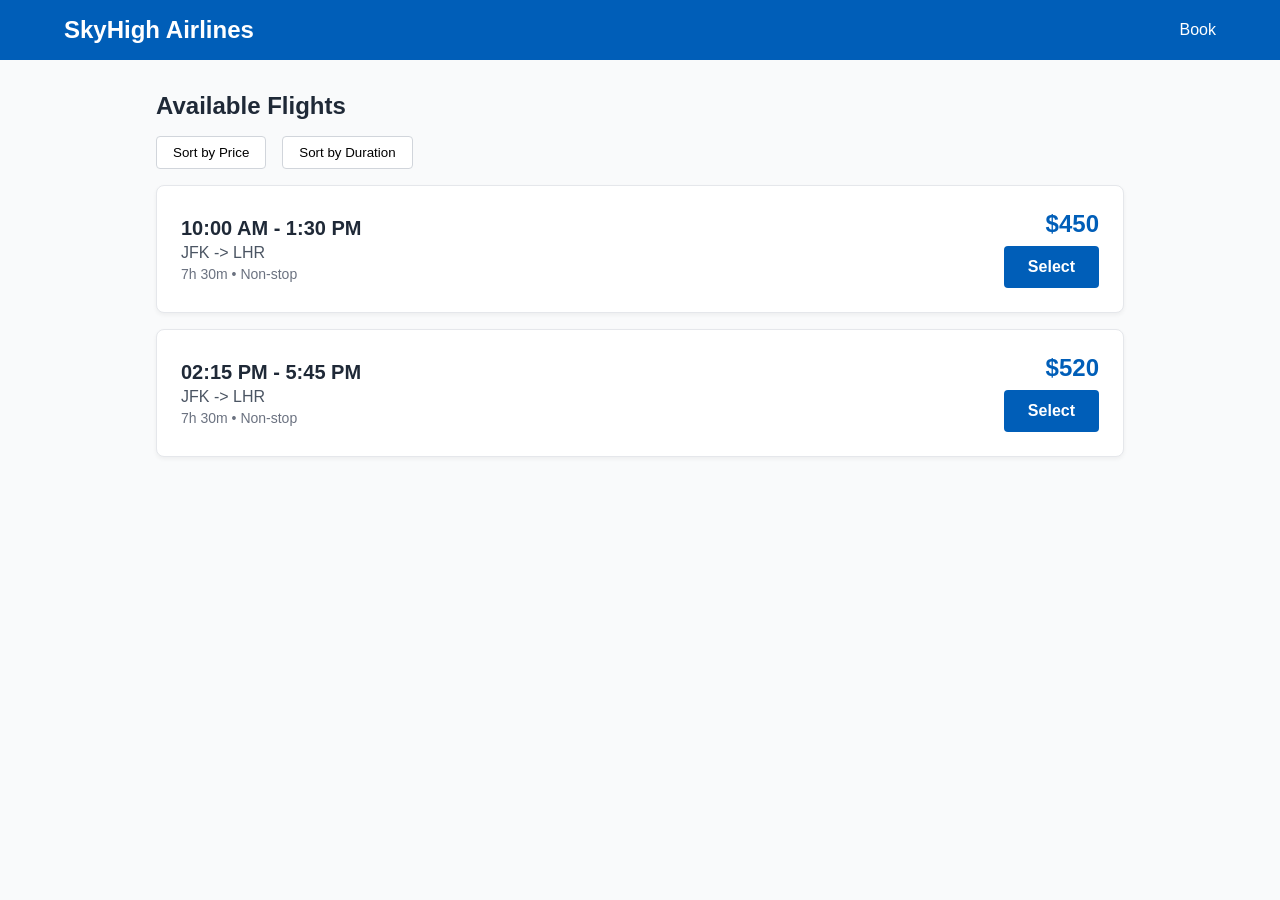
==== search.html @ 87aba840 "Replace cruise line with comprehensive airline booking website base" ====
<!DOCTYPE html>
<html lang="en">
<head>
    <meta charset="UTF-8">
    <meta name="viewport" content="width=device-width, initial-scale=1.0">
    <title>Flight Results | SkyHigh Airlines</title>
    <link rel="stylesheet" href="styles.css">
</head>
<body>
    <nav class="navbar">
        <div class="logo">SkyHigh Airlines</div>
        <ul class="nav-links">
            <li><a href="index.html">Book</a></li>
        </ul>
    </nav>

    <main class="results-container">
        <h2>Available Flights</h2>
        <div class="filters">
            <button class="btn-secondary">Sort by Price</button>
            <button class="btn-secondary">Sort by Duration</button>
        </div>
        
        <div class="flight-list">
            <div class="flight-card">
                <div class="flight-info">
                    <div class="time">10:00 AM - 1:30 PM</div>
                    <div class="route">JFK -> LHR</div>
                    <div class="duration">7h 30m • Non-stop</div>
                </div>
                <div class="flight-price">
                    <h3>$450</h3>
                    <button class="btn-primary" onclick="selectFlight()">Select</button>
                </div>
            </div>
            <div class="flight-card">
                <div class="flight-info">
                    <div class="time">02:15 PM - 5:45 PM</div>
                    <div class="route">JFK -> LHR</div>
                    <div class="duration">7h 30m • Non-stop</div>
                </div>
                <div class="flight-price">
                    <h3>$520</h3>
                    <button class="btn-primary" onclick="selectFlight()">Select</button>
                </div>
            </div>
        </div>
    </main>

    <script src="script.js"></script>
</body>
</html>
---- styles.css ----
:root {
    --primary-color: #005eb8;
    --secondary-color: #f3f4f6;
    --text-dark: #1f2937;
    --text-light: #ffffff;
}

* {
    margin: 0;
    padding: 0;
    box-sizing: border-box;
    font-family: 'Segoe UI', Tahoma, Geneva, Verdana, sans-serif;
}

body {
    color: var(--text-dark);
    background-color: #f9fafb;
}

.navbar {
    display: flex;
    justify-content: space-between;
    align-items: center;
    padding: 1rem 5%;
    background-color: var(--primary-color);
    color: var(--text-light);
}

.logo {
    font-size: 1.5rem;
    font-weight: bold;
}

.nav-links {
    list-style: none;
    display: flex;
    gap: 2rem;
}

.nav-links a {
    color: var(--text-light);
    text-decoration: none;
    font-weight: 500;
}

.hero {
    height: 70vh;
    background-size: cover;
    background-position: center;
    display: flex;
    flex-direction: column;
    justify-content: center;
    align-items: center;
    position: relative;
    color: white;
    text-align: center;
}

.hero::before {
    content: "";
    position: absolute;
    top: 0; left: 0; right: 0; bottom: 0;
    background: rgba(0,0,0,0.4);
}

.hero-content, .search-widget {
    position: relative;
    z-index: 1;
}

.hero-content h1 { font-size: 3rem; margin-bottom: 1rem; }
.hero-content p { font-size: 1.2rem; margin-bottom: 2rem; }

.search-widget {
    background: white;
    padding: 2rem;
    border-radius: 8px;
    box-shadow: 0 4px 6px rgba(0,0,0,0.1);
    width: 90%;
    max-width: 1000px;
}

.search-widget form {
    display: flex;
    flex-wrap: wrap;
    gap: 1rem;
    align-items: flex-end;
}

.form-group {
    display: flex;
    flex-direction: column;
    flex: 1;
    min-width: 150px;
}

.form-group label {
    font-size: 0.875rem;
    color: #4b5563;
    margin-bottom: 0.5rem;
    font-weight: 600;
}

.form-group input {
    padding: 0.75rem;
    border: 1px solid #d1d5db;
    border-radius: 4px;
    font-size: 1rem;
}

.btn-primary {
    background-color: var(--primary-color);
    color: white;
    border: none;
    padding: 0.75rem 1.5rem;
    border-radius: 4px;
    cursor: pointer;
    font-weight: bold;
    font-size: 1rem;
    transition: background 0.3s;
}

.btn-primary:hover { background-color: #004080; }

.destinations {
    padding: 4rem 5%;
    text-align: center;
}

.dest-grid {
    display: flex;
    gap: 2rem;
    justify-content: center;
    margin-top: 2rem;
    flex-wrap: wrap;
}

.dest-card {
    width: 300px;
    height: 400px;
    background-size: cover;
    background-position: center;
    border-radius: 8px;
    display: flex;
    align-items: flex-end;
    padding: 1.5rem;
    color: white;
    box-shadow: 0 4px 6px rgba(0,0,0,0.1);
}

/* Search Results Specific */
.results-container {
    max-width: 1000px;
    margin: 2rem auto;
    padding: 0 1rem;
}

.filters { margin: 1rem 0; display: flex; gap: 1rem; }
.btn-secondary {
    padding: 0.5rem 1rem;
    border: 1px solid #d1d5db;
    background: white;
    cursor: pointer;
    border-radius: 4px;
}

.flight-card {
    background: white;
    border: 1px solid #e5e7eb;
    border-radius: 8px;
    padding: 1.5rem;
    margin-bottom: 1rem;
    display: flex;
    justify-content: space-between;
    align-items: center;
    box-shadow: 0 2px 4px rgba(0,0,0,0.05);
}

.flight-info .time { font-size: 1.25rem; font-weight: bold; }
.flight-info .route { color: #4b5563; margin: 0.25rem 0; }
.flight-info .duration { color: #6b7280; font-size: 0.875rem; }

.flight-price { text-align: right; }
.flight-price h3 { font-size: 1.5rem; color: var(--primary-color); margin-bottom: 0.5rem; }

footer {
    text-align: center;
    padding: 2rem;
    background: #1f2937;
    color: #9ca3af;
    margin-top: 2rem;
}
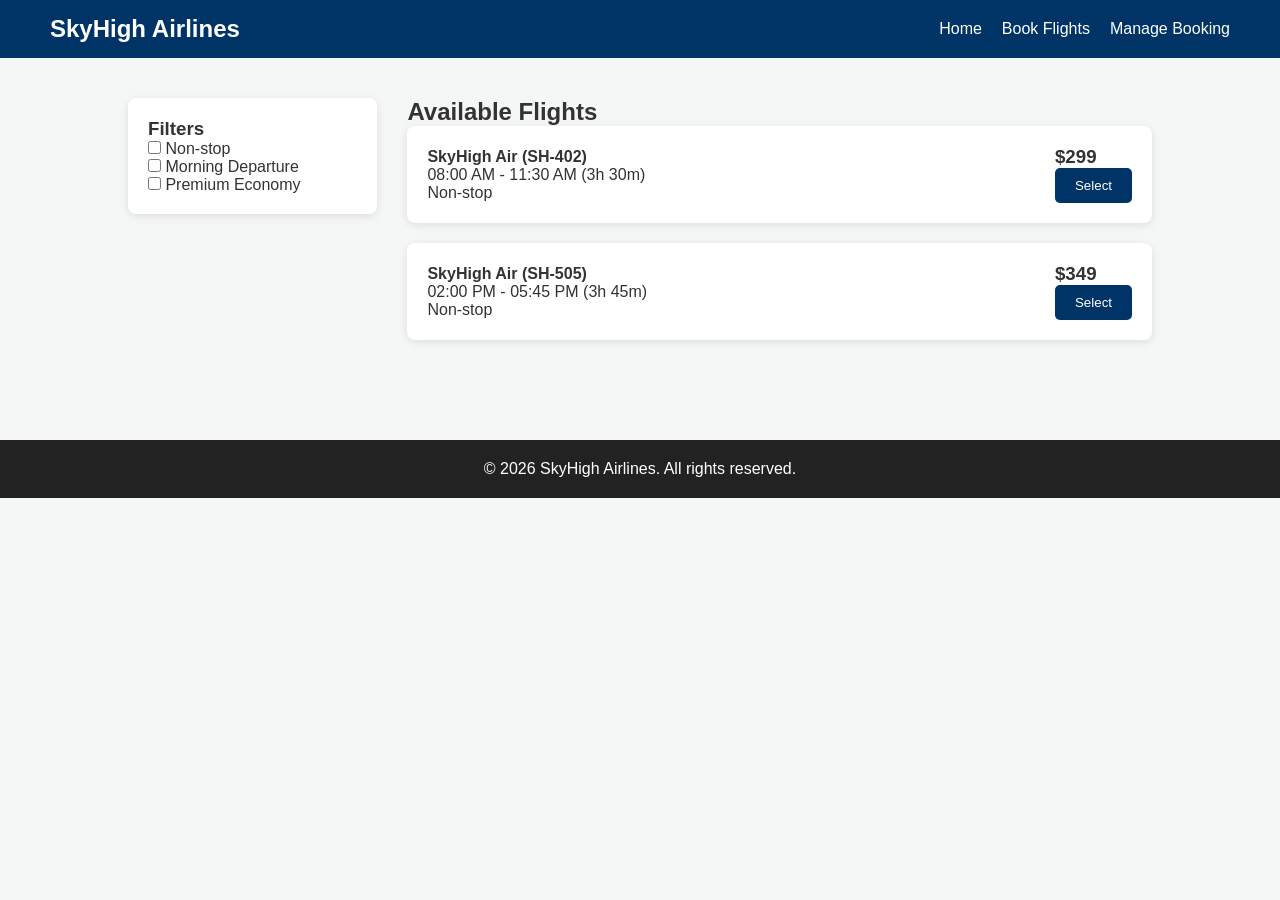
==== commit 1212111b: "feat: replace cruiseline with airline booking base pages" ====
--- a/search.html
+++ b/search.html
@@ -3,50 +3,57 @@
 <head>
     <meta charset="UTF-8">
     <meta name="viewport" content="width=device-width, initial-scale=1.0">
-    <title>Flight Results | SkyHigh Airlines</title>
+    <title>Flight Search Results | SkyHigh Airlines</title>
     <link rel="stylesheet" href="styles.css">
 </head>
 <body>
-    <nav class="navbar">
-        <div class="logo">SkyHigh Airlines</div>
-        <ul class="nav-links">
-            <li><a href="index.html">Book</a></li>
-        </ul>
-    </nav>
+    <header>
+        <nav>
+            <div class="logo">SkyHigh Airlines</div>
+            <ul class="nav-links">
+                <li><a href="index.html">Home</a></li>
+                <li><a href="search.html">Book Flights</a></li>
+                <li><a href="#">Manage Booking</a></li>
+            </ul>
+        </nav>
+    </header>
 
-    <main class="results-container">
-        <h2>Available Flights</h2>
-        <div class="filters">
-            <button class="btn-secondary">Sort by Price</button>
-            <button class="btn-secondary">Sort by Duration</button>
-        </div>
-        
-        <div class="flight-list">
+    <main class="search-results-page">
+        <aside class="filters">
+            <h3>Filters</h3>
+            <label><input type="checkbox"> Non-stop</label><br>
+            <label><input type="checkbox"> Morning Departure</label><br>
+            <label><input type="checkbox"> Premium Economy</label>
+        </aside>
+        <section class="results">
+            <h2>Available Flights</h2>
             <div class="flight-card">
                 <div class="flight-info">
-                    <div class="time">10:00 AM - 1:30 PM</div>
-                    <div class="route">JFK -> LHR</div>
-                    <div class="duration">7h 30m • Non-stop</div>
+                    <h4>SkyHigh Air (SH-402)</h4>
+                    <p>08:00 AM - 11:30 AM (3h 30m)</p>
+                    <p>Non-stop</p>
                 </div>
                 <div class="flight-price">
-                    <h3>$450</h3>
-                    <button class="btn-primary" onclick="selectFlight()">Select</button>
+                    <h3>$299</h3>
+                    <button class="btn-secondary" onclick="alert('Proceeding to Fare Details...')">Select</button>
                 </div>
             </div>
             <div class="flight-card">
                 <div class="flight-info">
-                    <div class="time">02:15 PM - 5:45 PM</div>
-                    <div class="route">JFK -> LHR</div>
-                    <div class="duration">7h 30m • Non-stop</div>
+                    <h4>SkyHigh Air (SH-505)</h4>
+                    <p>02:00 PM - 05:45 PM (3h 45m)</p>
+                    <p>Non-stop</p>
                 </div>
                 <div class="flight-price">
-                    <h3>$520</h3>
-                    <button class="btn-primary" onclick="selectFlight()">Select</button>
+                    <h3>$349</h3>
+                    <button class="btn-secondary" onclick="alert('Proceeding to Fare Details...')">Select</button>
                 </div>
             </div>
-        </div>
+        </section>
     </main>
 
-    <script src="script.js"></script>
+    <footer>
+        <p>&copy; 2026 SkyHigh Airlines. All rights reserved.</p>
+    </footer>
 </body>
 </html>
--- a/styles.css
+++ b/styles.css
@@ -1,192 +1,28 @@
-:root {
-    --primary-color: #005eb8;
-    --secondary-color: #f3f4f6;
-    --text-dark: #1f2937;
-    --text-light: #ffffff;
-}
-
-* {
-    margin: 0;
-    padding: 0;
-    box-sizing: border-box;
-    font-family: 'Segoe UI', Tahoma, Geneva, Verdana, sans-serif;
-}
-
-body {
-    color: var(--text-dark);
-    background-color: #f9fafb;
-}
-
-.navbar {
-    display: flex;
-    justify-content: space-between;
-    align-items: center;
-    padding: 1rem 5%;
-    background-color: var(--primary-color);
-    color: var(--text-light);
-}
-
-.logo {
-    font-size: 1.5rem;
-    font-weight: bold;
-}
-
-.nav-links {
-    list-style: none;
-    display: flex;
-    gap: 2rem;
-}
-
-.nav-links a {
-    color: var(--text-light);
-    text-decoration: none;
-    font-weight: 500;
-}
-
-.hero {
-    height: 70vh;
-    background-size: cover;
-    background-position: center;
-    display: flex;
-    flex-direction: column;
-    justify-content: center;
-    align-items: center;
-    position: relative;
-    color: white;
-    text-align: center;
-}
-
-.hero::before {
-    content: "";
-    position: absolute;
-    top: 0; left: 0; right: 0; bottom: 0;
-    background: rgba(0,0,0,0.4);
-}
-
-.hero-content, .search-widget {
-    position: relative;
-    z-index: 1;
-}
-
-.hero-content h1 { font-size: 3rem; margin-bottom: 1rem; }
-.hero-content p { font-size: 1.2rem; margin-bottom: 2rem; }
-
-.search-widget {
-    background: white;
-    padding: 2rem;
-    border-radius: 8px;
-    box-shadow: 0 4px 6px rgba(0,0,0,0.1);
-    width: 90%;
-    max-width: 1000px;
-}
-
-.search-widget form {
-    display: flex;
-    flex-wrap: wrap;
-    gap: 1rem;
-    align-items: flex-end;
-}
-
-.form-group {
-    display: flex;
-    flex-direction: column;
-    flex: 1;
-    min-width: 150px;
-}
-
-.form-group label {
-    font-size: 0.875rem;
-    color: #4b5563;
-    margin-bottom: 0.5rem;
-    font-weight: 600;
-}
-
-.form-group input {
-    padding: 0.75rem;
-    border: 1px solid #d1d5db;
-    border-radius: 4px;
-    font-size: 1rem;
-}
-
-.btn-primary {
-    background-color: var(--primary-color);
-    color: white;
-    border: none;
-    padding: 0.75rem 1.5rem;
-    border-radius: 4px;
-    cursor: pointer;
-    font-weight: bold;
-    font-size: 1rem;
-    transition: background 0.3s;
-}
-
-.btn-primary:hover { background-color: #004080; }
-
-.destinations {
-    padding: 4rem 5%;
-    text-align: center;
-}
-
-.dest-grid {
-    display: flex;
-    gap: 2rem;
-    justify-content: center;
-    margin-top: 2rem;
-    flex-wrap: wrap;
-}
-
-.dest-card {
-    width: 300px;
-    height: 400px;
-    background-size: cover;
-    background-position: center;
-    border-radius: 8px;
-    display: flex;
-    align-items: flex-end;
-    padding: 1.5rem;
-    color: white;
-    box-shadow: 0 4px 6px rgba(0,0,0,0.1);
-}
-
-/* Search Results Specific */
-.results-container {
-    max-width: 1000px;
-    margin: 2rem auto;
-    padding: 0 1rem;
-}
-
-.filters { margin: 1rem 0; display: flex; gap: 1rem; }
-.btn-secondary {
-    padding: 0.5rem 1rem;
-    border: 1px solid #d1d5db;
-    background: white;
-    cursor: pointer;
-    border-radius: 4px;
-}
-
-.flight-card {
-    background: white;
-    border: 1px solid #e5e7eb;
-    border-radius: 8px;
-    padding: 1.5rem;
-    margin-bottom: 1rem;
-    display: flex;
-    justify-content: space-between;
-    align-items: center;
-    box-shadow: 0 2px 4px rgba(0,0,0,0.05);
-}
-
-.flight-info .time { font-size: 1.25rem; font-weight: bold; }
-.flight-info .route { color: #4b5563; margin: 0.25rem 0; }
-.flight-info .duration { color: #6b7280; font-size: 0.875rem; }
-
-.flight-price { text-align: right; }
-.flight-price h3 { font-size: 1.5rem; color: var(--primary-color); margin-bottom: 0.5rem; }
-
-footer {
-    text-align: center;
-    padding: 2rem;
-    background: #1f2937;
-    color: #9ca3af;
-    margin-top: 2rem;
-}+* { box-sizing: border-box; margin: 0; padding: 0; font-family: 'Segoe UI', Tahoma, Geneva, Verdana, sans-serif; }
+body { background-color: #f4f7f6; color: #333; }
+header { background-color: #003366; color: white; padding: 15px 50px; }
+nav { display: flex; justify-content: space-between; align-items: center; }
+.logo { font-size: 24px; font-weight: bold; }
+.nav-links { list-style: none; display: flex; gap: 20px; }
+.nav-links a { color: white; text-decoration: none; font-weight: 500; }
+.hero { background: url('https://images.unsplash.com/photo-1436491865332-7a61a109cc05?auto=format&fit=crop&w=1500&q=80') center/cover; height: 400px; display: flex; align-items: center; justify-content: center; color: white; text-align: center; }
+.hero-content h1 { font-size: 48px; text-shadow: 2px 2px 5px rgba(0,0,0,0.7); }
+.hero-content p { font-size: 20px; text-shadow: 1px 1px 3px rgba(0,0,0,0.7); }
+.search-widget { background: white; margin: -50px auto 30px; padding: 30px; width: 80%; border-radius: 10px; box-shadow: 0 4px 10px rgba(0,0,0,0.1); }
+.search-widget h2 { margin-bottom: 20px; color: #003366; }
+form { display: flex; gap: 15px; flex-wrap: wrap; align-items: flex-end; }
+.form-group { display: flex; flex-direction: column; flex: 1; min-width: 150px; }
+.form-group input { padding: 10px; border: 1px solid #ccc; border-radius: 5px; }
+.btn-primary { background: #e63946; color: white; border: none; padding: 12px 20px; border-radius: 5px; cursor: pointer; font-weight: bold; }
+.btn-primary:hover { background: #d62828; }
+.destinations { padding: 40px 10%; text-align: center; }
+.dest-grid { display: flex; gap: 20px; justify-content: center; margin-top: 20px; flex-wrap: wrap; }
+.dest-card { background: white; border-radius: 10px; overflow: hidden; width: 30%; min-width: 250px; box-shadow: 0 2px 8px rgba(0,0,0,0.1); }
+.dest-card img { width: 100%; height: 200px; object-fit: cover; }
+.dest-card h3 { padding: 15px; }
+.search-results-page { display: flex; padding: 40px 10%; gap: 30px; }
+.filters { width: 25%; background: white; padding: 20px; border-radius: 8px; height: fit-content; box-shadow: 0 2px 8px rgba(0,0,0,0.1); }
+.results { width: 75%; }
+.flight-card { background: white; margin-bottom: 20px; padding: 20px; border-radius: 8px; display: flex; justify-content: space-between; align-items: center; box-shadow: 0 2px 8px rgba(0,0,0,0.1); }
+.btn-secondary { background: #003366; color: white; border: none; padding: 10px 20px; border-radius: 5px; cursor: pointer; }
+footer { background: #222; color: white; text-align: center; padding: 20px; margin-top: 40px; }
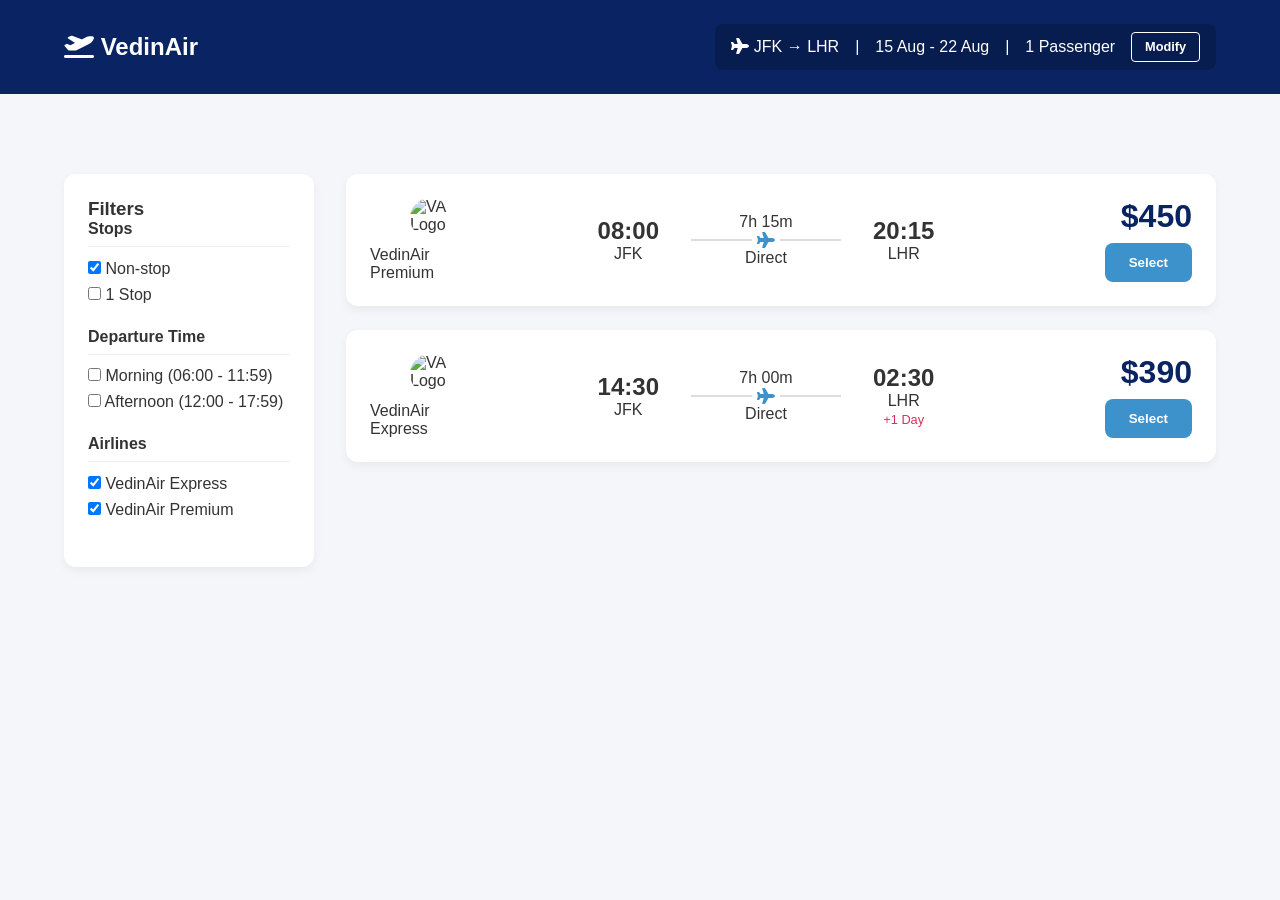
==== commit 09219903: "feat: fully fledged animatic airline booking website with enhanced graphics and content" ====
--- a/search.html
+++ b/search.html
@@ -3,57 +3,133 @@
 <head>
     <meta charset="UTF-8">
     <meta name="viewport" content="width=device-width, initial-scale=1.0">
-    <title>Flight Search Results | SkyHigh Airlines</title>
+    <title>Flight Results | VedinAir</title>
     <link rel="stylesheet" href="styles.css">
+    <link rel="stylesheet" href="https://cdnjs.cloudflare.com/ajax/libs/font-awesome/6.4.0/css/all.min.css">
 </head>
-<body>
-    <header>
-        <nav>
-            <div class="logo">SkyHigh Airlines</div>
-            <ul class="nav-links">
-                <li><a href="index.html">Home</a></li>
-                <li><a href="search.html">Book Flights</a></li>
-                <li><a href="#">Manage Booking</a></li>
-            </ul>
-        </nav>
+<body class="bg-light">
+    <!-- Header Minimal -->
+    <header class="navbar navbar-dark">
+        <div class="logo"><a href="index.html" style="color:white; text-decoration:none;"><i class="fa-solid fa-plane-departure"></i> VedinAir</a></div>
+        <div class="search-summary glassmorphism-dark">
+            <span><i class="fa-solid fa-plane"></i> JFK &rarr; LHR</span> | 
+            <span>15 Aug - 22 Aug</span> | 
+            <span>1 Passenger</span>
+            <button class="btn-outline-small">Modify</button>
+        </div>
     </header>
 
-    <main class="search-results-page">
-        <aside class="filters">
+    <main class="search-container section-padding">
+        <!-- Sidebar Filters -->
+        <aside class="filters slide-in-left">
             <h3>Filters</h3>
-            <label><input type="checkbox"> Non-stop</label><br>
-            <label><input type="checkbox"> Morning Departure</label><br>
-            <label><input type="checkbox"> Premium Economy</label>
+            <div class="filter-group">
+                <h4>Stops</h4>
+                <label><input type="checkbox" checked> Non-stop</label>
+                <label><input type="checkbox"> 1 Stop</label>
+            </div>
+            <div class="filter-group">
+                <h4>Departure Time</h4>
+                <label><input type="checkbox"> Morning (06:00 - 11:59)</label>
+                <label><input type="checkbox"> Afternoon (12:00 - 17:59)</label>
+            </div>
+            <div class="filter-group">
+                <h4>Airlines</h4>
+                <label><input type="checkbox" checked> VedinAir Express</label>
+                <label><input type="checkbox" checked> VedinAir Premium</label>
+            </div>
         </aside>
-        <section class="results">
-            <h2>Available Flights</h2>
-            <div class="flight-card">
-                <div class="flight-info">
-                    <h4>SkyHigh Air (SH-402)</h4>
-                    <p>08:00 AM - 11:30 AM (3h 30m)</p>
-                    <p>Non-stop</p>
+
+        <!-- Flight Results List -->
+        <section class="flight-results">
+            <!-- Flight Card 1 -->
+            <div class="flight-card fade-in-up" style="animation-delay: 0.1s;">
+                <div class="airline-info">
+                    <img src="https://ui-avatars.com/api/?name=VA&background=0D8ABC&color=fff&rounded=true" alt="VA Logo" class="airline-logo">
+                    <span class="airline-name">VedinAir Premium</span>
                 </div>
-                <div class="flight-price">
-                    <h3>$299</h3>
-                    <button class="btn-secondary" onclick="alert('Proceeding to Fare Details...')">Select</button>
+                <div class="flight-times">
+                    <div class="time-block">
+                        <span class="time">08:00</span>
+                        <span class="airport">JFK</span>
+                    </div>
+                    <div class="flight-duration">
+                        <span class="duration-text">7h 15m</span>
+                        <div class="duration-line"><i class="fa-solid fa-plane"></i></div>
+                        <span class="stops">Direct</span>
+                    </div>
+                    <div class="time-block">
+                        <span class="time">20:15</span>
+                        <span class="airport">LHR</span>
+                    </div>
+                </div>
+                <div class="flight-price-action">
+                    <div class="price">
+                        <span class="currency">$</span><span class="amount">450</span>
+                    </div>
+                    <button class="btn-primary" onclick="openFareDetails()">Select</button>
                 </div>
             </div>
-            <div class="flight-card">
-                <div class="flight-info">
-                    <h4>SkyHigh Air (SH-505)</h4>
-                    <p>02:00 PM - 05:45 PM (3h 45m)</p>
-                    <p>Non-stop</p>
+
+            <!-- Flight Card 2 -->
+            <div class="flight-card fade-in-up" style="animation-delay: 0.2s;">
+                <div class="airline-info">
+                    <img src="https://ui-avatars.com/api/?name=VA&background=0D8ABC&color=fff&rounded=true" alt="VA Logo" class="airline-logo">
+                        <span class="airline-name">VedinAir Express</span>
                 </div>
-                <div class="flight-price">
-                    <h3>$349</h3>
-                    <button class="btn-secondary" onclick="alert('Proceeding to Fare Details...')">Select</button>
+                <div class="flight-times">
+                    <div class="time-block">
+                        <span class="time">14:30</span>
+                        <span class="airport">JFK</span>
+                    </div>
+                    <div class="flight-duration">
+                        <span class="duration-text">7h 00m</span>
+                        <div class="duration-line"><i class="fa-solid fa-plane"></i></div>
+                        <span class="stops">Direct</span>
+                    </div>
+                    <div class="time-block">
+                        <span class="time">02:30</span>
+                        <span class="airport">LHR<br><small class="next-day">+1 Day</small></span>
+                    </div>
+                </div>
+                <div class="flight-price-action">
+                    <div class="price">
+                        <span class="currency">$</span><span class="amount">390</span>
+                    </div>
+                    <button class="btn-primary" onclick="openFareDetails()">Select</button>
                 </div>
             </div>
         </section>
     </main>
 
-    <footer>
-        <p>&copy; 2026 SkyHigh Airlines. All rights reserved.</p>
-    </footer>
+    <!-- Fare Details Modal (Hidden by default) -->
+    <div id="fareModal" class="modal">
+        <div class="modal-content scale-in">
+            <span class="close" onclick="closeFareDetails()">&times;</span>
+            <h2>Fare Details</h2>
+            <div class="fare-options">
+                <div class="fare-box">
+                    <h3>Economy Basic</h3>
+                    <ul>
+                        <li><i class="fa-solid fa-check"></i> Cabin Baggage (7kg)</li>
+                        <li><i class="fa-solid fa-xmark" style="color:red"></i> Check-in Baggage</li>
+                        <li><i class="fa-solid fa-xmark" style="color:red"></i> Seat Selection</li>
+                    </ul>
+                    <button class="btn-outline">Keep Basic</button>
+                </div>
+                <div class="fare-box premium-box">
+                    <h3>Economy Standard</h3>
+                    <ul>
+                        <li><i class="fa-solid fa-check"></i> Cabin Baggage (7kg)</li>
+                        <li><i class="fa-solid fa-check"></i> Check-in Baggage (23kg)</li>
+                        <li><i class="fa-solid fa-check"></i> Seat Selection</li>
+                    </ul>
+                    <button class="btn-primary">Add for $60</button>
+                </div>
+            </div>
+        </div>
+    </div>
+
+    <script src="script.js"></script>
 </body>
 </html>
--- a/styles.css
+++ b/styles.css
@@ -1,28 +1,148 @@
-* { box-sizing: border-box; margin: 0; padding: 0; font-family: 'Segoe UI', Tahoma, Geneva, Verdana, sans-serif; }
-body { background-color: #f4f7f6; color: #333; }
-header { background-color: #003366; color: white; padding: 15px 50px; }
-nav { display: flex; justify-content: space-between; align-items: center; }
-.logo { font-size: 24px; font-weight: bold; }
-.nav-links { list-style: none; display: flex; gap: 20px; }
-.nav-links a { color: white; text-decoration: none; font-weight: 500; }
-.hero { background: url('https://images.unsplash.com/photo-1436491865332-7a61a109cc05?auto=format&fit=crop&w=1500&q=80') center/cover; height: 400px; display: flex; align-items: center; justify-content: center; color: white; text-align: center; }
-.hero-content h1 { font-size: 48px; text-shadow: 2px 2px 5px rgba(0,0,0,0.7); }
-.hero-content p { font-size: 20px; text-shadow: 1px 1px 3px rgba(0,0,0,0.7); }
-.search-widget { background: white; margin: -50px auto 30px; padding: 30px; width: 80%; border-radius: 10px; box-shadow: 0 4px 10px rgba(0,0,0,0.1); }
-.search-widget h2 { margin-bottom: 20px; color: #003366; }
-form { display: flex; gap: 15px; flex-wrap: wrap; align-items: flex-end; }
-.form-group { display: flex; flex-direction: column; flex: 1; min-width: 150px; }
-.form-group input { padding: 10px; border: 1px solid #ccc; border-radius: 5px; }
-.btn-primary { background: #e63946; color: white; border: none; padding: 12px 20px; border-radius: 5px; cursor: pointer; font-weight: bold; }
-.btn-primary:hover { background: #d62828; }
-.destinations { padding: 40px 10%; text-align: center; }
-.dest-grid { display: flex; gap: 20px; justify-content: center; margin-top: 20px; flex-wrap: wrap; }
-.dest-card { background: white; border-radius: 10px; overflow: hidden; width: 30%; min-width: 250px; box-shadow: 0 2px 8px rgba(0,0,0,0.1); }
-.dest-card img { width: 100%; height: 200px; object-fit: cover; }
-.dest-card h3 { padding: 15px; }
-.search-results-page { display: flex; padding: 40px 10%; gap: 30px; }
-.filters { width: 25%; background: white; padding: 20px; border-radius: 8px; height: fit-content; box-shadow: 0 2px 8px rgba(0,0,0,0.1); }
-.results { width: 75%; }
-.flight-card { background: white; margin-bottom: 20px; padding: 20px; border-radius: 8px; display: flex; justify-content: space-between; align-items: center; box-shadow: 0 2px 8px rgba(0,0,0,0.1); }
-.btn-secondary { background: #003366; color: white; border: none; padding: 10px 20px; border-radius: 5px; cursor: pointer; }
-footer { background: #222; color: white; text-align: center; padding: 20px; margin-top: 40px; }+:root {
+    --primary: #0A2463;
+    --secondary: #3E92CC;
+    --accent: #D8315B;
+    --light: #F4F6F9;
+    --dark: #1E1E24;
+    --text: #333333;
+    --font: 'Segoe UI', Tahoma, Geneva, Verdana, sans-serif;
+}
+
+* { box-sizing: border-box; margin: 0; padding: 0; }
+
+body {
+    font-family: var(--font);
+    color: var(--text);
+    background-color: #ffffff;
+    overflow-x: hidden;
+}
+
+.bg-light { background-color: var(--light); }
+
+/* Animations */
+@keyframes fadeInDown { from { opacity: 0; transform: translateY(-20px); } to { opacity: 1; transform: translateY(0); } }
+@keyframes fadeInUp { from { opacity: 0; transform: translateY(30px); } to { opacity: 1; transform: translateY(0); } }
+@keyframes scaleIn { from { opacity: 0; transform: scale(0.9); } to { opacity: 1; transform: scale(1); } }
+@keyframes slideInLeft { from { opacity: 0; transform: translateX(-50px); } to { opacity: 1; transform: translateX(0); } }
+@keyframes zoomBg { 0% { transform: scale(1); } 50% { transform: scale(1.05); } 100% { transform: scale(1); } }
+@keyframes float { 0% { transform: translateY(0px); } 50% { transform: translateY(-15px); } 100% { transform: translateY(0px); } }
+
+.fade-in-down { animation: fadeInDown 0.8s ease forwards; }
+.fade-in-up { opacity: 0; animation: fadeInUp 0.8s ease forwards; }
+.scale-in { animation: scaleIn 0.5s ease forwards; }
+.slide-in-left { animation: slideInLeft 0.8s ease forwards; }
+.float-anim { animation: float 6s ease-in-out infinite; }
+
+.scroll-animate { opacity: 0; transform: translateY(30px); transition: all 0.8s ease; }
+.scroll-animate.show { opacity: 1; transform: translateY(0); }
+
+/* Header */
+.navbar {
+    display: flex; justify-content: space-between; align-items: center;
+    padding: 1.5rem 5%; position: absolute; width: 100%; z-index: 100;
+    background: transparent; color: white;
+}
+.navbar.navbar-dark { background: var(--primary); position: relative; }
+.logo { font-size: 1.5rem; font-weight: bold; }
+.navbar nav ul { display: flex; list-style: none; gap: 2rem; }
+.navbar nav a { color: white; text-decoration: none; font-weight: 500; transition: color 0.3s; }
+.navbar nav a:hover { color: var(--secondary); }
+
+/* Buttons */
+button { cursor: pointer; font-family: var(--font); font-weight: 600; border-radius: 8px; border: none; transition: all 0.3s ease; }
+.btn-primary { background: var(--secondary); color: white; padding: 0.75rem 1.5rem; }
+.btn-primary:hover { background: var(--primary); transform: translateY(-2px); box-shadow: 0 4px 12px rgba(10,36,99,0.3); }
+.btn-outline { background: transparent; color: white; border: 2px solid white; padding: 0.75rem 1.5rem; }
+.btn-outline:hover { background: white; color: var(--primary); }
+.btn-outline-small { background: transparent; color: white; border: 1px solid white; padding: 0.4rem 0.8rem; font-size: 0.8rem; border-radius: 4px; }
+.btn-dark { background: var(--dark); color: white; padding: 0.75rem 1.5rem; display: inline-flex; align-items: center; gap: 0.5rem; }
+
+/* Hero */
+.relative-hero { position: relative; height: 100vh; display: flex; align-items: center; justify-content: center; overflow: hidden; }
+.hero-bg {
+    position: absolute; top: 0; left: 0; width: 100%; height: 100%; z-index: 1;
+    background: linear-gradient(rgba(10,36,99,0.6), rgba(10,36,99,0.3)), url('https://images.unsplash.com/photo-1436491865332-7a61a109cc05?auto=format&fit=crop&w=1920&q=80') center/cover;
+    animation: zoomBg 20s infinite alternate linear;
+}
+.hero-content { position: relative; z-index: 2; text-align: center; color: white; max-width: 1000px; width: 90%; }
+.hero-content h1 { font-size: 4rem; margin-bottom: 1rem; text-shadow: 0 2px 10px rgba(0,0,0,0.5); }
+
+/* Search Widget */
+.glassmorphism { background: rgba(255,255,255,0.15); backdrop-filter: blur(10px); border: 1px solid rgba(255,255,255,0.2); border-radius: 16px; padding: 2rem; margin-top: 3rem; }
+.glassmorphism-dark { background: rgba(0,0,0,0.2); padding: 0.5rem 1rem; border-radius: 8px; display: flex; gap: 1rem; align-items: center; }
+.trip-types { margin-bottom: 1.5rem; display: flex; gap: 1.5rem; justify-content: center; }
+.search-form { display: flex; flex-wrap: wrap; gap: 1rem; justify-content: center; }
+.input-group { background: white; padding: 0.8rem 1rem; border-radius: 8px; display: flex; align-items: center; gap: 0.5rem; color: var(--text); flex: 1; min-width: 200px; }
+.input-group input, .input-group select { border: none; outline: none; width: 100%; font-family: var(--font); font-size: 1rem; }
+.btn-primary.large { font-size: 1.1rem; padding: 1rem 2rem; flex: 1; min-width: 200px; }
+
+/* Sections */
+.section-padding { padding: 5rem 5%; }
+.text-center { text-align: center; margin-bottom: 3rem; }
+.grid-container { display: grid; grid-template-columns: repeat(auto-fit, minmax(300px, 1fr)); gap: 2rem; }
+
+/* Destination Cards */
+.destination-card { border-radius: 16px; overflow: hidden; box-shadow: 0 10px 20px rgba(0,0,0,0.1); position: relative; transition: transform 0.3s; cursor: pointer; }
+.destination-card:hover { transform: translateY(-10px); }
+.destination-card img { width: 100%; height: 250px; object-fit: cover; transition: transform 0.5s; }
+.destination-card:hover img { transform: scale(1.1); }
+.card-content { position: absolute; bottom: 0; left: 0; width: 100%; background: linear-gradient(transparent, rgba(0,0,0,0.8)); color: white; padding: 1.5rem; }
+
+/* Features */
+.features-grid { text-align: center; }
+.feature-item { padding: 2rem; background: white; border-radius: 16px; box-shadow: 0 5px 15px rgba(0,0,0,0.05); transition: transform 0.3s; }
+.feature-item:hover { transform: translateY(-10px); }
+.icon-blue { color: var(--secondary); margin-bottom: 1rem; }
+
+/* Search Layout */
+.search-container { display: flex; gap: 2rem; align-items: flex-start; max-width: 1400px; margin: 0 auto; }
+.filters { flex: 0 0 250px; background: white; padding: 1.5rem; border-radius: 12px; box-shadow: 0 4px 10px rgba(0,0,0,0.05); position: sticky; top: 20px; }
+.filter-group { margin-bottom: 1.5rem; }
+.filter-group h4 { margin-bottom: 0.8rem; border-bottom: 1px solid #eee; padding-bottom: 0.5rem; }
+.filter-group label { display: block; margin-bottom: 0.5rem; cursor: pointer; }
+
+.flight-results { flex: 1; display: flex; flex-direction: column; gap: 1.5rem; }
+.flight-card { background: white; border-radius: 12px; padding: 1.5rem; display: flex; justify-content: space-between; align-items: center; box-shadow: 0 4px 10px rgba(0,0,0,0.05); transition: transform 0.3s, box-shadow 0.3s; }
+.flight-card:hover { transform: translateY(-3px); box-shadow: 0 8px 20px rgba(0,0,0,0.1); border-left: 4px solid var(--secondary); }
+.airline-info { display: flex; flex-direction: column; align-items: center; gap: 0.5rem; width: 120px; }
+.airline-logo { width: 40px; height: 40px; border-radius: 50%; }
+.flight-times { display: flex; align-items: center; justify-content: center; flex: 1; gap: 2rem; text-align: center; }
+.time-block .time { font-size: 1.5rem; font-weight: bold; display: block; }
+.duration-line { width: 150px; height: 2px; background: #ddd; position: relative; margin: 0.5rem 0; display: flex; justify-content: center; align-items: center; }
+.duration-line i { color: var(--secondary); position: absolute; background: white; padding: 0 5px; }
+.flight-price-action { text-align: right; width: 150px; }
+.price { font-size: 2rem; font-weight: bold; color: var(--primary); margin-bottom: 0.5rem; }
+.next-day { color: var(--accent); font-size: 0.8rem; }
+
+/* App Promo */
+.app-promo { display: flex; align-items: center; justify-content: space-around; background: var(--primary); color: white; border-radius: 20px; margin: 0 5%; padding: 4rem; }
+.promo-content h2 { font-size: 2.5rem; margin-bottom: 1rem; }
+.app-buttons { display: flex; gap: 1rem; margin-top: 2rem; }
+.promo-image img { border-radius: 20px; box-shadow: 0 20px 40px rgba(0,0,0,0.3); }
+
+/* Modal */
+.modal { display: none; position: fixed; z-index: 1000; left: 0; top: 0; width: 100%; height: 100%; background-color: rgba(0,0,0,0.5); align-items: center; justify-content: center; }
+.modal-content { background-color: white; padding: 2rem; border-radius: 16px; width: 90%; max-width: 600px; position: relative; }
+.close { position: absolute; top: 1rem; right: 1.5rem; font-size: 2rem; cursor: pointer; color: #999; }
+.close:hover { color: #333; }
+.fare-options { display: flex; gap: 1rem; margin-top: 1.5rem; }
+.fare-box { flex: 1; border: 1px solid #ddd; border-radius: 12px; padding: 1.5rem; text-align: center; }
+.premium-box { border-color: var(--secondary); box-shadow: 0 4px 15px rgba(62, 146, 204, 0.2); }
+.fare-box h3 { margin-bottom: 1rem; }
+.fare-box ul { list-style: none; text-align: left; margin-bottom: 1.5rem; }
+.fare-box li { margin-bottom: 0.5rem; }
+
+/* Footer */
+.footer { background: var(--dark); color: white; padding: 4rem 5% 1rem; margin-top: 5rem; }
+.footer-grid { display: grid; grid-template-columns: repeat(auto-fit, minmax(200px, 1fr)); gap: 2rem; margin-bottom: 3rem; }
+.footer-grid ul { list-style: none; }
+.footer-grid a { color: #aaa; text-decoration: none; transition: color 0.3s; }
+.footer-grid a:hover { color: white; }
+.footer-bottom { text-align: center; color: #777; border-top: 1px solid #333; padding-top: 1rem; }
+
+@media (max-width: 768px) {
+    .search-container { flex-direction: column; }
+    .filters { width: 100%; position: static; }
+    .flight-card { flex-direction: column; text-align: center; gap: 1.5rem; }
+    .app-promo { flex-direction: column; text-align: center; gap: 3rem; padding: 2rem; }
+}
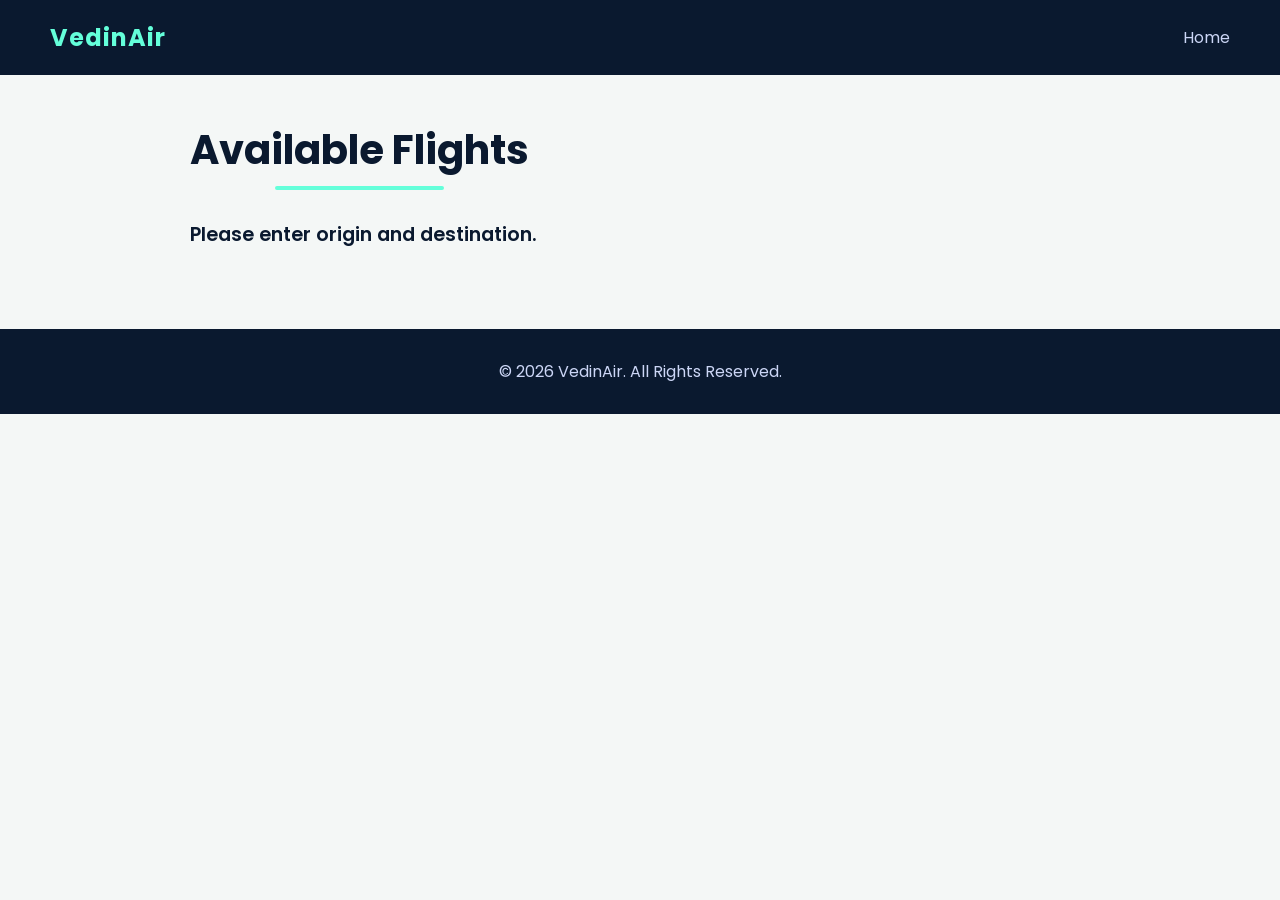
==== commit 9141920b: "Update website: Autocomplete search, 6 modern destinations, modernized about us, flight mock live da" ====
--- a/search.html
+++ b/search.html
@@ -3,133 +3,39 @@
 <head>
     <meta charset="UTF-8">
     <meta name="viewport" content="width=device-width, initial-scale=1.0">
-    <title>Flight Results | VedinAir</title>
+    <title>Flight Search Results - VedinAir</title>
     <link rel="stylesheet" href="styles.css">
-    <link rel="stylesheet" href="https://cdnjs.cloudflare.com/ajax/libs/font-awesome/6.4.0/css/all.min.css">
+    <link href="https://fonts.googleapis.com/css2?family=Poppins:wght@300;400;600;700&display=swap" rel="stylesheet">
 </head>
-<body class="bg-light">
-    <!-- Header Minimal -->
-    <header class="navbar navbar-dark">
-        <div class="logo"><a href="index.html" style="color:white; text-decoration:none;"><i class="fa-solid fa-plane-departure"></i> VedinAir</a></div>
-        <div class="search-summary glassmorphism-dark">
-            <span><i class="fa-solid fa-plane"></i> JFK &rarr; LHR</span> | 
-            <span>15 Aug - 22 Aug</span> | 
-            <span>1 Passenger</span>
-            <button class="btn-outline-small">Modify</button>
-        </div>
+<body>
+    <header class="navbar solid">
+        <div class="logo">VedinAir</div>
+        <nav>
+            <ul class="nav-links">
+                <li><a href="index.html">Home</a></li>
+            </ul>
+        </nav>
     </header>
 
-    <main class="search-container section-padding">
-        <!-- Sidebar Filters -->
-        <aside class="filters slide-in-left">
-            <h3>Filters</h3>
-            <div class="filter-group">
-                <h4>Stops</h4>
-                <label><input type="checkbox" checked> Non-stop</label>
-                <label><input type="checkbox"> 1 Stop</label>
-            </div>
-            <div class="filter-group">
-                <h4>Departure Time</h4>
-                <label><input type="checkbox"> Morning (06:00 - 11:59)</label>
-                <label><input type="checkbox"> Afternoon (12:00 - 17:59)</label>
-            </div>
-            <div class="filter-group">
-                <h4>Airlines</h4>
-                <label><input type="checkbox" checked> VedinAir Express</label>
-                <label><input type="checkbox" checked> VedinAir Premium</label>
-            </div>
-        </aside>
+    <section class="results-container">
+        <h2 class="section-title">Available Flights</h2>
+        <div id="search-info" class="search-info">
+            <!-- Will be populated by JS -->
+        </div>
+        <div id="flights-list" class="flights-list">
+            <div class="loader">Fetching live flight data...</div>
+        </div>
+    </section>
 
-        <!-- Flight Results List -->
-        <section class="flight-results">
-            <!-- Flight Card 1 -->
-            <div class="flight-card fade-in-up" style="animation-delay: 0.1s;">
-                <div class="airline-info">
-                    <img src="https://ui-avatars.com/api/?name=VA&background=0D8ABC&color=fff&rounded=true" alt="VA Logo" class="airline-logo">
-                    <span class="airline-name">VedinAir Premium</span>
-                </div>
-                <div class="flight-times">
-                    <div class="time-block">
-                        <span class="time">08:00</span>
-                        <span class="airport">JFK</span>
-                    </div>
-                    <div class="flight-duration">
-                        <span class="duration-text">7h 15m</span>
-                        <div class="duration-line"><i class="fa-solid fa-plane"></i></div>
-                        <span class="stops">Direct</span>
-                    </div>
-                    <div class="time-block">
-                        <span class="time">20:15</span>
-                        <span class="airport">LHR</span>
-                    </div>
-                </div>
-                <div class="flight-price-action">
-                    <div class="price">
-                        <span class="currency">$</span><span class="amount">450</span>
-                    </div>
-                    <button class="btn-primary" onclick="openFareDetails()">Select</button>
-                </div>
-            </div>
-
-            <!-- Flight Card 2 -->
-            <div class="flight-card fade-in-up" style="animation-delay: 0.2s;">
-                <div class="airline-info">
-                    <img src="https://ui-avatars.com/api/?name=VA&background=0D8ABC&color=fff&rounded=true" alt="VA Logo" class="airline-logo">
-                        <span class="airline-name">VedinAir Express</span>
-                </div>
-                <div class="flight-times">
-                    <div class="time-block">
-                        <span class="time">14:30</span>
-                        <span class="airport">JFK</span>
-                    </div>
-                    <div class="flight-duration">
-                        <span class="duration-text">7h 00m</span>
-                        <div class="duration-line"><i class="fa-solid fa-plane"></i></div>
-                        <span class="stops">Direct</span>
-                    </div>
-                    <div class="time-block">
-                        <span class="time">02:30</span>
-                        <span class="airport">LHR<br><small class="next-day">+1 Day</small></span>
-                    </div>
-                </div>
-                <div class="flight-price-action">
-                    <div class="price">
-                        <span class="currency">$</span><span class="amount">390</span>
-                    </div>
-                    <button class="btn-primary" onclick="openFareDetails()">Select</button>
-                </div>
-            </div>
-        </section>
-    </main>
-
-    <!-- Fare Details Modal (Hidden by default) -->
-    <div id="fareModal" class="modal">
-        <div class="modal-content scale-in">
-            <span class="close" onclick="closeFareDetails()">&times;</span>
-            <h2>Fare Details</h2>
-            <div class="fare-options">
-                <div class="fare-box">
-                    <h3>Economy Basic</h3>
-                    <ul>
-                        <li><i class="fa-solid fa-check"></i> Cabin Baggage (7kg)</li>
-                        <li><i class="fa-solid fa-xmark" style="color:red"></i> Check-in Baggage</li>
-                        <li><i class="fa-solid fa-xmark" style="color:red"></i> Seat Selection</li>
-                    </ul>
-                    <button class="btn-outline">Keep Basic</button>
-                </div>
-                <div class="fare-box premium-box">
-                    <h3>Economy Standard</h3>
-                    <ul>
-                        <li><i class="fa-solid fa-check"></i> Cabin Baggage (7kg)</li>
-                        <li><i class="fa-solid fa-check"></i> Check-in Baggage (23kg)</li>
-                        <li><i class="fa-solid fa-check"></i> Seat Selection</li>
-                    </ul>
-                    <button class="btn-primary">Add for $60</button>
-                </div>
-            </div>
-        </div>
-    </div>
+    <footer>
+        <p>&copy; 2026 VedinAir. All Rights Reserved.</p>
+    </footer>
 
     <script src="script.js"></script>
+    <script>
+        document.addEventListener('DOMContentLoaded', () => {
+            handleFlightSearch();
+        });
+    </script>
 </body>
 </html>
--- a/styles.css
+++ b/styles.css
@@ -1,148 +1,334 @@
 :root {
-    --primary: #0A2463;
-    --secondary: #3E92CC;
-    --accent: #D8315B;
-    --light: #F4F6F9;
-    --dark: #1E1E24;
-    --text: #333333;
-    --font: 'Segoe UI', Tahoma, Geneva, Verdana, sans-serif;
-}
-
-* { box-sizing: border-box; margin: 0; padding: 0; }
+    --primary: #0A192F;
+    --secondary: #64FFDA;
+    --accent: #112240;
+    --text-light: #CCD6F6;
+    --text-dark: #333333;
+    --bg-light: #F4F7F6;
+    --white: #FFFFFF;
+    --transition: all 0.3s cubic-bezier(0.25, 0.8, 0.25, 1);
+}
+
+* {
+    margin: 0;
+    padding: 0;
+    box-sizing: border-box;
+    font-family: 'Poppins', sans-serif;
+}
 
 body {
-    font-family: var(--font);
-    color: var(--text);
-    background-color: #ffffff;
+    background-color: var(--bg-light);
+    color: var(--text-dark);
     overflow-x: hidden;
 }
 
-.bg-light { background-color: var(--light); }
+/* Navbar */
+.navbar {
+    position: fixed;
+    top: 0;
+    width: 100%;
+    display: flex;
+    justify-content: space-between;
+    align-items: center;
+    padding: 20px 50px;
+    background: rgba(10, 25, 47, 0.85);
+    backdrop-filter: blur(10px);
+    color: var(--white);
+    z-index: 1000;
+    transition: var(--transition);
+}
+.navbar.solid {
+    background: var(--primary);
+}
+
+.logo {
+    font-size: 24px;
+    font-weight: 700;
+    color: var(--secondary);
+    letter-spacing: 1px;
+}
+
+.nav-links {
+    list-style: none;
+    display: flex;
+    gap: 30px;
+}
+
+.nav-links a {
+    color: var(--text-light);
+    text-decoration: none;
+    font-weight: 400;
+    transition: var(--transition);
+}
+
+.nav-links a:hover {
+    color: var(--secondary);
+}
+
+/* Hero Section */
+.hero {
+    position: relative;
+    height: 100vh;
+    background: url('https://images.unsplash.com/photo-1542296332-2e4473faf563?auto=format&fit=crop&w=1920&q=80') center/cover no-repeat;
+    display: flex;
+    justify-content: center;
+    align-items: center;
+    text-align: center;
+    color: var(--white);
+}
+
+.hero-overlay {
+    position: absolute;
+    top: 0; left: 0; width: 100%; height: 100%;
+    background: linear-gradient(135deg, rgba(10,25,47,0.8), rgba(17,34,64,0.4));
+}
+
+.hero-content {
+    position: relative;
+    z-index: 1;
+    max-width: 900px;
+    width: 100%;
+    padding: 0 20px;
+}
+
+.hero-content h1 {
+    font-size: 4rem;
+    font-weight: 700;
+    margin-bottom: 20px;
+}
+
+.hero-content p {
+    font-size: 1.2rem;
+    margin-bottom: 40px;
+    color: var(--text-light);
+}
+
+/* Search Widget */
+.search-widget {
+    background: var(--white);
+    padding: 30px;
+    border-radius: 15px;
+    box-shadow: 0 20px 40px rgba(0,0,0,0.2);
+    display: flex;
+    justify-content: center;
+}
+
+#flight-search-form {
+    display: flex;
+    flex-wrap: wrap;
+    gap: 20px;
+    width: 100%;
+    align-items: flex-end;
+}
+
+.input-group {
+    display: flex;
+    flex-direction: column;
+    text-align: left;
+    flex: 1;
+    min-width: 200px;
+    position: relative;
+}
+
+.input-group label {
+    font-size: 0.9rem;
+    font-weight: 600;
+    margin-bottom: 8px;
+    color: var(--primary);
+}
+
+.input-group input {
+    padding: 12px 15px;
+    border: 1px solid #ccc;
+    border-radius: 8px;
+    font-size: 1rem;
+    transition: var(--transition);
+}
+
+.input-group input:focus {
+    outline: none;
+    border-color: var(--secondary);
+    box-shadow: 0 0 0 3px rgba(100, 255, 218, 0.2);
+}
+
+.btn-primary {
+    padding: 14px 30px;
+    background: var(--secondary);
+    color: var(--primary);
+    border: none;
+    border-radius: 8px;
+    font-size: 1rem;
+    font-weight: 600;
+    cursor: pointer;
+    transition: var(--transition);
+    height: 48px;
+}
+
+.btn-primary:hover {
+    background: #4cd8b8;
+    transform: translateY(-2px);
+}
+
+/* Autocomplete Suggestions */
+.suggestions-box {
+    position: absolute;
+    top: 100%;
+    left: 0;
+    width: 100%;
+    background: var(--white);
+    border-radius: 0 0 8px 8px;
+    box-shadow: 0 10px 20px rgba(0,0,0,0.1);
+    z-index: 10;
+    max-height: 200px;
+    overflow-y: auto;
+    display: none;
+}
+.suggestions-box.active {
+    display: block;
+}
+.suggestion-item {
+    padding: 10px 15px;
+    cursor: pointer;
+    font-size: 0.9rem;
+    border-bottom: 1px solid #eee;
+    color: var(--primary);
+}
+.suggestion-item:last-child { border-bottom: none; }
+.suggestion-item:hover { background: #f0f4f8; }
+
+/* Destinations */
+.destinations-section {
+    padding: 80px 50px;
+    text-align: center;
+}
+
+.section-title {
+    font-size: 2.5rem;
+    color: var(--primary);
+    margin-bottom: 40px;
+    position: relative;
+    display: inline-block;
+}
+.section-title::after {
+    content: '';
+    position: absolute;
+    width: 50%;
+    height: 4px;
+    background: var(--secondary);
+    bottom: -10px;
+    left: 25%;
+    border-radius: 2px;
+}
+
+.destinations-grid {
+    display: grid;
+    grid-template-columns: repeat(auto-fit, minmax(300px, 1fr));
+    gap: 30px;
+}
+
+.destination-card {
+    position: relative;
+    border-radius: 15px;
+    overflow: hidden;
+    box-shadow: 0 10px 30px rgba(0,0,0,0.1);
+    cursor: pointer;
+    transition: var(--transition);
+    background: var(--white);
+}
+
+.destination-card img {
+    width: 100%;
+    height: 250px;
+    object-fit: cover;
+    transition: transform 0.5s ease;
+}
+
+.destination-card:hover {
+    transform: translateY(-10px);
+    box-shadow: 0 15px 40px rgba(0,0,0,0.2);
+}
+
+.destination-card:hover img {
+    transform: scale(1.05);
+}
+
+.card-content {
+    padding: 20px;
+    text-align: left;
+}
+.card-content h3 { color: var(--primary); margin-bottom: 10px; }
+.card-content p { color: #666; font-size: 0.9rem; }
+
+/* About Section Modernized */
+.about-section {
+    padding: 100px 50px;
+    background: linear-gradient(135deg, var(--primary), var(--accent));
+    color: var(--white);
+}
+.about-container {
+    display: flex;
+    align-items: center;
+    gap: 50px;
+    max-width: 1200px;
+    margin: 0 auto;
+}
+.about-text { flex: 1; }
+.about-text h2 {
+    font-size: 3rem;
+    margin-bottom: 20px;
+    color: var(--secondary);
+}
+.about-text p {
+    font-size: 1.1rem;
+    line-height: 1.8;
+    color: var(--text-light);
+}
+.about-image { flex: 1; }
+.about-image img {
+    width: 100%;
+    border-radius: 20px;
+    box-shadow: 0 20px 50px rgba(0,0,0,0.5);
+    transition: transform 0.5s ease;
+}
+.about-image:hover img { transform: scale(1.02) rotate(1deg); }
+
+/* Results Page */
+.results-container { padding: 120px 50px 50px; max-width: 1000px; margin: 0 auto; }
+.search-info { font-size: 1.2rem; margin-bottom: 30px; font-weight: 600; color: var(--primary); }
+.flight-item {
+    background: var(--white);
+    padding: 20px 30px;
+    border-radius: 12px;
+    margin-bottom: 20px;
+    display: flex;
+    justify-content: space-between;
+    align-items: center;
+    box-shadow: 0 5px 15px rgba(0,0,0,0.05);
+    border-left: 5px solid var(--secondary);
+    transition: var(--transition);
+}
+.flight-item:hover { transform: translateX(5px); box-shadow: 0 8px 25px rgba(0,0,0,0.1); }
+.flight-time { font-size: 1.5rem; font-weight: 700; color: var(--primary); }
+.flight-route { color: #666; font-size: 0.9rem; }
+.flight-price { font-size: 1.8rem; font-weight: 700; color: #e74c3c; }
+
+footer {
+    text-align: center;
+    padding: 30px;
+    background: var(--primary);
+    color: var(--text-light);
+}
 
 /* Animations */
-@keyframes fadeInDown { from { opacity: 0; transform: translateY(-20px); } to { opacity: 1; transform: translateY(0); } }
-@keyframes fadeInUp { from { opacity: 0; transform: translateY(30px); } to { opacity: 1; transform: translateY(0); } }
-@keyframes scaleIn { from { opacity: 0; transform: scale(0.9); } to { opacity: 1; transform: scale(1); } }
-@keyframes slideInLeft { from { opacity: 0; transform: translateX(-50px); } to { opacity: 1; transform: translateX(0); } }
-@keyframes zoomBg { 0% { transform: scale(1); } 50% { transform: scale(1.05); } 100% { transform: scale(1); } }
-@keyframes float { 0% { transform: translateY(0px); } 50% { transform: translateY(-15px); } 100% { transform: translateY(0px); } }
-
-.fade-in-down { animation: fadeInDown 0.8s ease forwards; }
-.fade-in-up { opacity: 0; animation: fadeInUp 0.8s ease forwards; }
-.scale-in { animation: scaleIn 0.5s ease forwards; }
-.slide-in-left { animation: slideInLeft 0.8s ease forwards; }
-.float-anim { animation: float 6s ease-in-out infinite; }
-
-.scroll-animate { opacity: 0; transform: translateY(30px); transition: all 0.8s ease; }
-.scroll-animate.show { opacity: 1; transform: translateY(0); }
-
-/* Header */
-.navbar {
-    display: flex; justify-content: space-between; align-items: center;
-    padding: 1.5rem 5%; position: absolute; width: 100%; z-index: 100;
-    background: transparent; color: white;
-}
-.navbar.navbar-dark { background: var(--primary); position: relative; }
-.logo { font-size: 1.5rem; font-weight: bold; }
-.navbar nav ul { display: flex; list-style: none; gap: 2rem; }
-.navbar nav a { color: white; text-decoration: none; font-weight: 500; transition: color 0.3s; }
-.navbar nav a:hover { color: var(--secondary); }
-
-/* Buttons */
-button { cursor: pointer; font-family: var(--font); font-weight: 600; border-radius: 8px; border: none; transition: all 0.3s ease; }
-.btn-primary { background: var(--secondary); color: white; padding: 0.75rem 1.5rem; }
-.btn-primary:hover { background: var(--primary); transform: translateY(-2px); box-shadow: 0 4px 12px rgba(10,36,99,0.3); }
-.btn-outline { background: transparent; color: white; border: 2px solid white; padding: 0.75rem 1.5rem; }
-.btn-outline:hover { background: white; color: var(--primary); }
-.btn-outline-small { background: transparent; color: white; border: 1px solid white; padding: 0.4rem 0.8rem; font-size: 0.8rem; border-radius: 4px; }
-.btn-dark { background: var(--dark); color: white; padding: 0.75rem 1.5rem; display: inline-flex; align-items: center; gap: 0.5rem; }
-
-/* Hero */
-.relative-hero { position: relative; height: 100vh; display: flex; align-items: center; justify-content: center; overflow: hidden; }
-.hero-bg {
-    position: absolute; top: 0; left: 0; width: 100%; height: 100%; z-index: 1;
-    background: linear-gradient(rgba(10,36,99,0.6), rgba(10,36,99,0.3)), url('https://images.unsplash.com/photo-1436491865332-7a61a109cc05?auto=format&fit=crop&w=1920&q=80') center/cover;
-    animation: zoomBg 20s infinite alternate linear;
-}
-.hero-content { position: relative; z-index: 2; text-align: center; color: white; max-width: 1000px; width: 90%; }
-.hero-content h1 { font-size: 4rem; margin-bottom: 1rem; text-shadow: 0 2px 10px rgba(0,0,0,0.5); }
-
-/* Search Widget */
-.glassmorphism { background: rgba(255,255,255,0.15); backdrop-filter: blur(10px); border: 1px solid rgba(255,255,255,0.2); border-radius: 16px; padding: 2rem; margin-top: 3rem; }
-.glassmorphism-dark { background: rgba(0,0,0,0.2); padding: 0.5rem 1rem; border-radius: 8px; display: flex; gap: 1rem; align-items: center; }
-.trip-types { margin-bottom: 1.5rem; display: flex; gap: 1.5rem; justify-content: center; }
-.search-form { display: flex; flex-wrap: wrap; gap: 1rem; justify-content: center; }
-.input-group { background: white; padding: 0.8rem 1rem; border-radius: 8px; display: flex; align-items: center; gap: 0.5rem; color: var(--text); flex: 1; min-width: 200px; }
-.input-group input, .input-group select { border: none; outline: none; width: 100%; font-family: var(--font); font-size: 1rem; }
-.btn-primary.large { font-size: 1.1rem; padding: 1rem 2rem; flex: 1; min-width: 200px; }
-
-/* Sections */
-.section-padding { padding: 5rem 5%; }
-.text-center { text-align: center; margin-bottom: 3rem; }
-.grid-container { display: grid; grid-template-columns: repeat(auto-fit, minmax(300px, 1fr)); gap: 2rem; }
-
-/* Destination Cards */
-.destination-card { border-radius: 16px; overflow: hidden; box-shadow: 0 10px 20px rgba(0,0,0,0.1); position: relative; transition: transform 0.3s; cursor: pointer; }
-.destination-card:hover { transform: translateY(-10px); }
-.destination-card img { width: 100%; height: 250px; object-fit: cover; transition: transform 0.5s; }
-.destination-card:hover img { transform: scale(1.1); }
-.card-content { position: absolute; bottom: 0; left: 0; width: 100%; background: linear-gradient(transparent, rgba(0,0,0,0.8)); color: white; padding: 1.5rem; }
-
-/* Features */
-.features-grid { text-align: center; }
-.feature-item { padding: 2rem; background: white; border-radius: 16px; box-shadow: 0 5px 15px rgba(0,0,0,0.05); transition: transform 0.3s; }
-.feature-item:hover { transform: translateY(-10px); }
-.icon-blue { color: var(--secondary); margin-bottom: 1rem; }
-
-/* Search Layout */
-.search-container { display: flex; gap: 2rem; align-items: flex-start; max-width: 1400px; margin: 0 auto; }
-.filters { flex: 0 0 250px; background: white; padding: 1.5rem; border-radius: 12px; box-shadow: 0 4px 10px rgba(0,0,0,0.05); position: sticky; top: 20px; }
-.filter-group { margin-bottom: 1.5rem; }
-.filter-group h4 { margin-bottom: 0.8rem; border-bottom: 1px solid #eee; padding-bottom: 0.5rem; }
-.filter-group label { display: block; margin-bottom: 0.5rem; cursor: pointer; }
-
-.flight-results { flex: 1; display: flex; flex-direction: column; gap: 1.5rem; }
-.flight-card { background: white; border-radius: 12px; padding: 1.5rem; display: flex; justify-content: space-between; align-items: center; box-shadow: 0 4px 10px rgba(0,0,0,0.05); transition: transform 0.3s, box-shadow 0.3s; }
-.flight-card:hover { transform: translateY(-3px); box-shadow: 0 8px 20px rgba(0,0,0,0.1); border-left: 4px solid var(--secondary); }
-.airline-info { display: flex; flex-direction: column; align-items: center; gap: 0.5rem; width: 120px; }
-.airline-logo { width: 40px; height: 40px; border-radius: 50%; }
-.flight-times { display: flex; align-items: center; justify-content: center; flex: 1; gap: 2rem; text-align: center; }
-.time-block .time { font-size: 1.5rem; font-weight: bold; display: block; }
-.duration-line { width: 150px; height: 2px; background: #ddd; position: relative; margin: 0.5rem 0; display: flex; justify-content: center; align-items: center; }
-.duration-line i { color: var(--secondary); position: absolute; background: white; padding: 0 5px; }
-.flight-price-action { text-align: right; width: 150px; }
-.price { font-size: 2rem; font-weight: bold; color: var(--primary); margin-bottom: 0.5rem; }
-.next-day { color: var(--accent); font-size: 0.8rem; }
-
-/* App Promo */
-.app-promo { display: flex; align-items: center; justify-content: space-around; background: var(--primary); color: white; border-radius: 20px; margin: 0 5%; padding: 4rem; }
-.promo-content h2 { font-size: 2.5rem; margin-bottom: 1rem; }
-.app-buttons { display: flex; gap: 1rem; margin-top: 2rem; }
-.promo-image img { border-radius: 20px; box-shadow: 0 20px 40px rgba(0,0,0,0.3); }
-
-/* Modal */
-.modal { display: none; position: fixed; z-index: 1000; left: 0; top: 0; width: 100%; height: 100%; background-color: rgba(0,0,0,0.5); align-items: center; justify-content: center; }
-.modal-content { background-color: white; padding: 2rem; border-radius: 16px; width: 90%; max-width: 600px; position: relative; }
-.close { position: absolute; top: 1rem; right: 1.5rem; font-size: 2rem; cursor: pointer; color: #999; }
-.close:hover { color: #333; }
-.fare-options { display: flex; gap: 1rem; margin-top: 1.5rem; }
-.fare-box { flex: 1; border: 1px solid #ddd; border-radius: 12px; padding: 1.5rem; text-align: center; }
-.premium-box { border-color: var(--secondary); box-shadow: 0 4px 15px rgba(62, 146, 204, 0.2); }
-.fare-box h3 { margin-bottom: 1rem; }
-.fare-box ul { list-style: none; text-align: left; margin-bottom: 1.5rem; }
-.fare-box li { margin-bottom: 0.5rem; }
-
-/* Footer */
-.footer { background: var(--dark); color: white; padding: 4rem 5% 1rem; margin-top: 5rem; }
-.footer-grid { display: grid; grid-template-columns: repeat(auto-fit, minmax(200px, 1fr)); gap: 2rem; margin-bottom: 3rem; }
-.footer-grid ul { list-style: none; }
-.footer-grid a { color: #aaa; text-decoration: none; transition: color 0.3s; }
-.footer-grid a:hover { color: white; }
-.footer-bottom { text-align: center; color: #777; border-top: 1px solid #333; padding-top: 1rem; }
+.anim-slide-up { opacity: 0; transform: translateY(30px); animation: slideUp 0.8s forwards; }
+.anim-fade-in { opacity: 0; animation: fadeIn 1s forwards; }
+.delay-1 { animation-delay: 0.2s; }
+.delay-2 { animation-delay: 0.4s; }
+
+@keyframes slideUp { to { opacity: 1; transform: translateY(0); } }
+@keyframes fadeIn { to { opacity: 1; } }
 
 @media (max-width: 768px) {
-    .search-container { flex-direction: column; }
-    .filters { width: 100%; position: static; }
-    .flight-card { flex-direction: column; text-align: center; gap: 1.5rem; }
-    .app-promo { flex-direction: column; text-align: center; gap: 3rem; padding: 2rem; }
+    .about-container { flex-direction: column; }
+    .hero-content h1 { font-size: 2.5rem; }
 }
